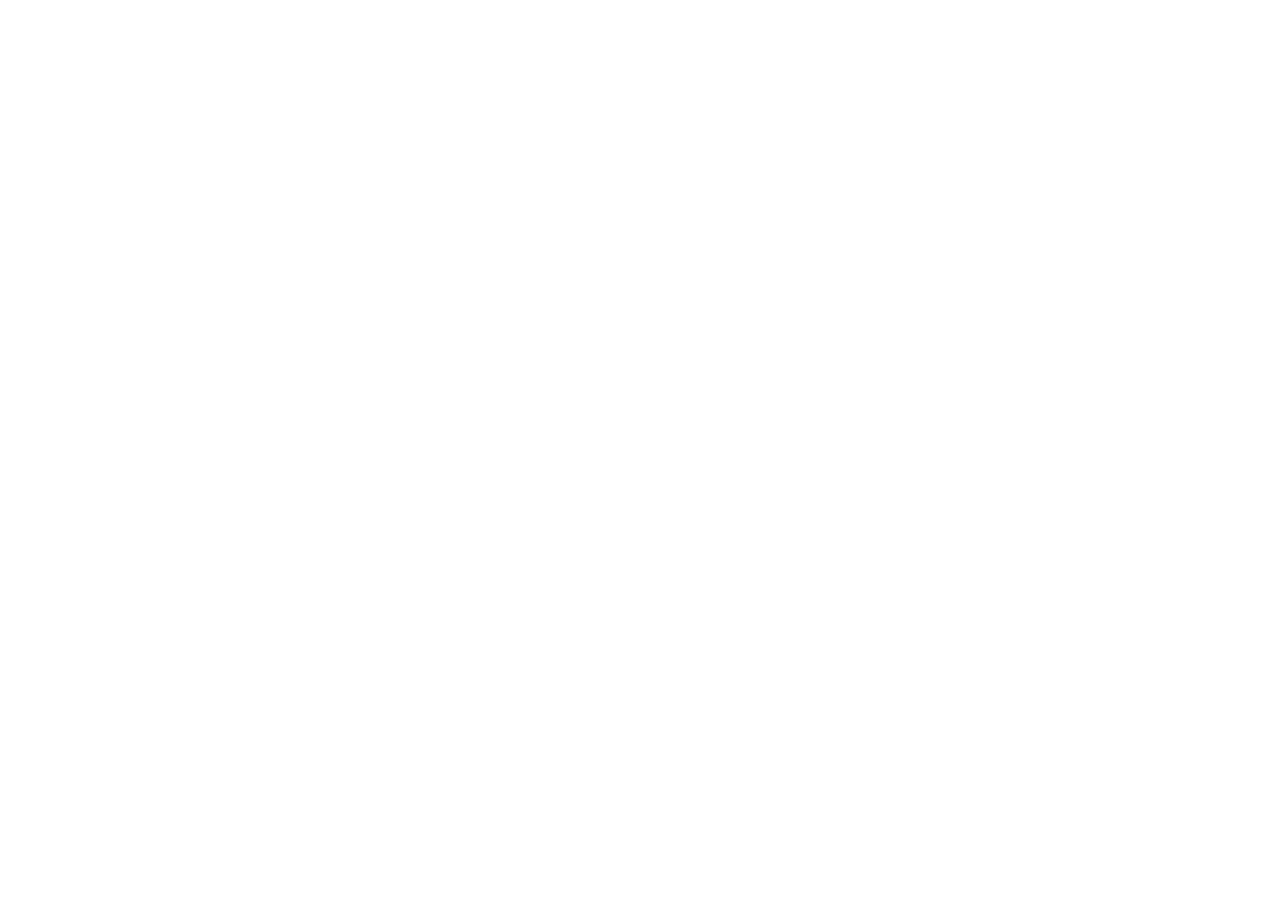
==== index.html @ feaab10a "first initial" ====
<!DOCTYPE html>
<html lang="en">
<head>
  <meta charset="UTF-8">
  <meta http-equiv="X-UA-Compatible" content="IE=edge">
  <meta name="viewport" content="width=device-width, initial-scale=1.0">
  <title>Document</title>
</head>
<body>
  
</body>
</html>
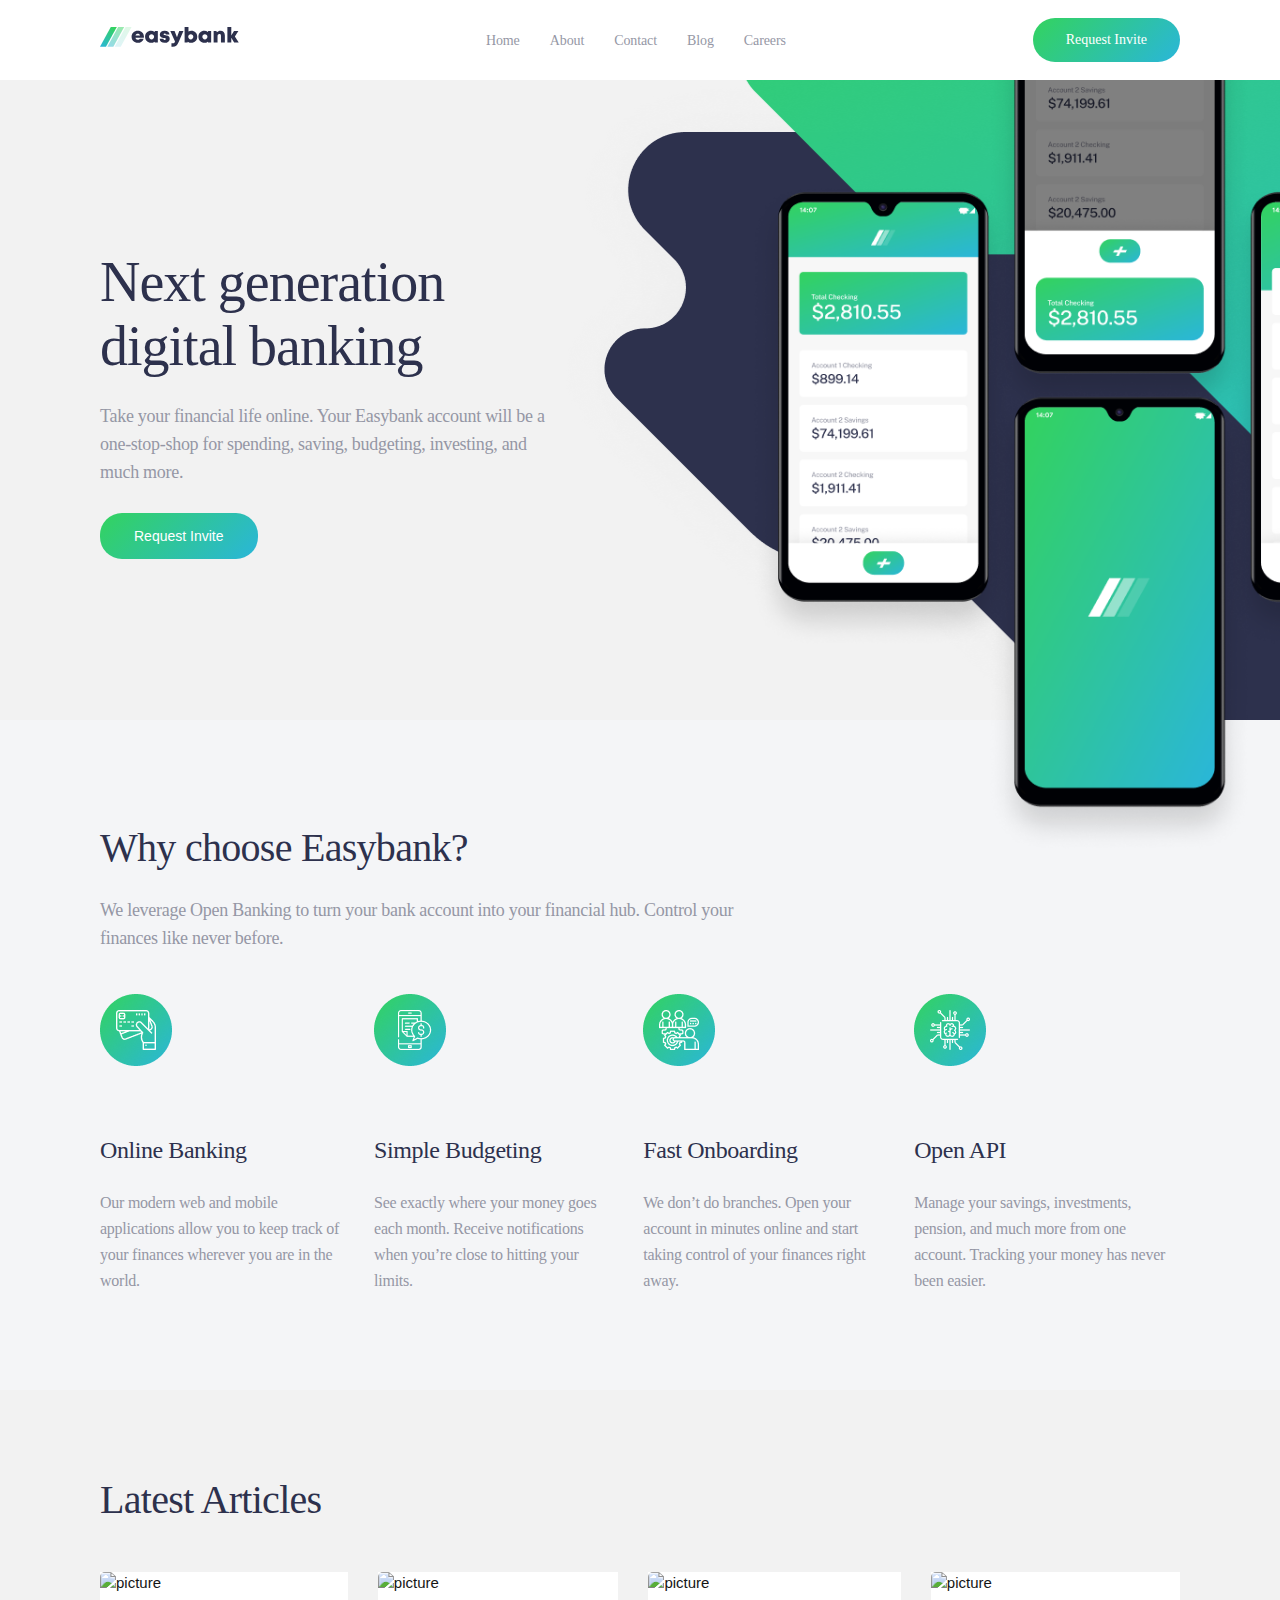
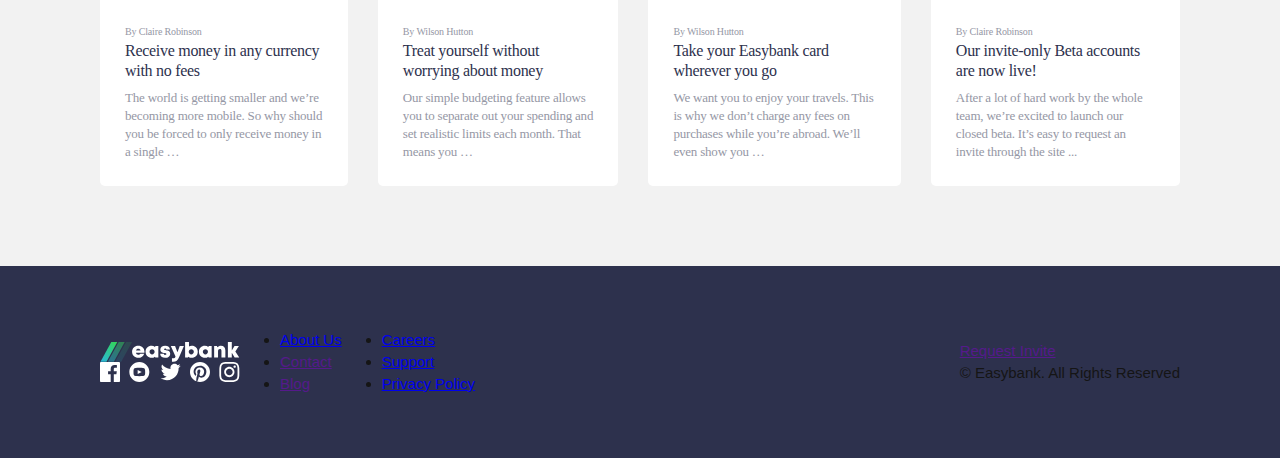
==== commit e8b06073: "add all section" ====
--- a/index.html
+++ b/index.html
@@ -4,9 +4,198 @@
   <meta charset="UTF-8">
   <meta http-equiv="X-UA-Compatible" content="IE=edge">
   <meta name="viewport" content="width=device-width, initial-scale=1.0">
+  <link rel="stylesheet" href="./css/main.min.css">
   <title>Document</title>
 </head>
 <body>
-  
+  <header class="container">
+    <div class="site-header">
+      <a class="site-header__link" href="index.html">
+        <img class="site-header__img" src="./img/logo.svg" alt="logo">
+      </a>
+      <nav class="site-header__nav nav">
+        <ul class="nav-list">
+          <li class="nav-item">
+            <a class="nav-link"  href="#">Home</a>
+          </li>
+          <li class="nav-item">
+            <a  class="nav-link" href="#">About</a>
+          </li>
+          <li class="nav-item">
+            <a class="nav-link" href="#">Contact</a>
+          </li>
+          <li class="nav-item">
+            <a class="nav-link"  href="#">Blog</a>
+          </li>
+          <li class="nav-item">
+            <a class="nav-link" href="#">Careers</a>
+          </li>
+        </ul>
+      </nav>
+      <button class="site-header__nav-button js-header-button"></button>
+      <a class="site-header__button" href="#">Request Invite</a>
+    </div>
+  </header>
+
+  <main class="main">
+      <div class="container">
+        <div class="site-hero">
+          <div class="site-hero__content">
+            <h1 class="site-hero__title">
+              Next generation digital banking
+            </h1>
+            <p class="site-hero__info">
+              Take your financial life online. Your Easybank account will be a one-stop-shop for spending, saving, budgeting, investing, and much more.
+            </p>
+            <a class="site-hero__link" href="#">Request Invite</a>
+          </div>
+        </div>
+
+        <div class="choose">
+          <h2 class="choose-title">Why choose Easybank?</h2>
+          <p class="choose-info">
+            We leverage Open Banking to turn your bank account into your financial hub. Control your finances like never before.
+          </p>
+          <ul class="choose-list">
+            <li class="choose-item choose-item__bank">
+              <h3 class="choose-item__title">Online Banking</h3>
+              <p class="choose-item__text">
+                Our modern web and mobile applications allow you to keep track of your finances wherever you are in the world.
+              </p>
+            </li>
+            <li class="choose-item choose-item__budget">
+              <h3 class="choose-item__title">Simple Budgeting</h3>
+              <p class="choose-item__text">
+                See exactly where your money goes each month. Receive notifications when you’re close to hitting your limits.
+              </p>
+            </li>
+            <li class="choose-item choose-item__people">
+              <h3 class="choose-item__title">Fast Onboarding</h3>
+              <p class="choose-item__text">
+                We don’t do branches. Open your account in minutes online and start taking control of your finances right away.
+              </p>
+            </li>
+            <li class="choose-item choose-item__api">
+              <h3 class="choose-item__title">Open API</h3>
+              <p class="choose-item__text">
+                Manage your savings, investments, pension, and much more from one account. Tracking your money has never been easier.
+              </p>
+            </li>
+          </ul>
+        </div>
+
+        <div class="article">
+          <h2 class="article-title">Latest Articles</h2>
+          <ul class="article-list">
+            <li class="article-item">
+              <img class="article-img" src="http://picsum.photos/255/200" alt="picture" width="255px" height="200px">
+              <div class="article-content">
+                <span class="article-span">By Claire Robinson</span>
+                <h3 class="article-item__title">Receive money in any currency with no fees</h3>
+                <p class="article-item__text">
+                  The world is getting smaller and we’re becoming more mobile. So why should you be forced to only receive money in a single …
+                </p>
+              </div>
+            </li>
+            <li class="article-item">
+              <img class="article-img" src="http://picsum.photos/255/200" alt="picture" width="255px" height="200px">
+              <div class="article-content">
+                <span class="article-span">By Wilson Hutton</span>
+                <h3 class="article-item__title">Treat yourself without worrying about money</h3>
+                <p class="article-item__text">
+                  Our simple budgeting feature allows you to separate out your spending and set realistic limits each month. That means you …
+                </p>
+              </div>
+            </li>
+            <li class="article-item">
+              <img class="article-img" src="http://picsum.photos/255/200" alt="picture" width="255px" height="200px">
+              <div class="article-content">
+                <span class="article-span">By Wilson Hutton</span>
+                <h3 class="article-item__title">Take your Easybank card wherever you go</h3>
+                <p class="article-item__text">
+                  We want you to enjoy your travels. This is why we don’t charge any fees on purchases while you’re abroad. We’ll even show you …
+                </p>
+              </div>
+            </li>
+            <li class="article-item">
+              <img class="article-img" src="http://picsum.photos/255/200" alt="picture" width="255px" height="200px">
+              <div class="article-content">
+                <span class="article-span">By Claire Robinson</span>
+                <h3 class="article-item__title">Our invite-only Beta accounts are now live!</h3>
+                <p class="article-item__text">
+                  After a lot of hard work by the whole team, we’re excited to launch our closed beta. It’s easy to request an invite through the site ...
+                </p>
+              </div>
+            </li>
+          </ul>
+        </div>
+      </div>
+  </main>
+
+
+  <footer class="footer">
+    <div class="container">
+      <div class="site-footer">
+        <div class="site-footer__links">
+          <div class="site-footer__social-links">
+            <img class="site-footer__logo" src="./img/footer-logo.svg" alt="logo" width="140px" height="20px">
+
+            <div class="site-footer__social-link">
+              <svg width="20" height="20" viewBox="0 0 20 20" fill="none" xmlns="http://www.w3.org/2000/svg">
+                <path d="M18.8958 0H1.10417C0.494167 0 0 0.494167 0 1.10417V18.8967C0 19.5058 0.494167 20 1.10417 20H10.6833V12.255H8.07667V9.23667H10.6833V7.01083C10.6833 4.4275 12.2608 3.02083 14.5658 3.02083C15.67 3.02083 16.6183 3.10333 16.895 3.14V5.84L15.2967 5.84083C14.0433 5.84083 13.8008 6.43667 13.8008 7.31V9.2375H16.79L16.4008 12.2558H13.8008V20H18.8975C19.5058 20 20 19.5058 20 18.8958V1.10417C20 0.494167 19.5058 0 18.8958 0Z" fill="white"/>
+              </svg>
+
+              <svg width="21" height="20" viewBox="0 0 21 20" fill="none" xmlns="http://www.w3.org/2000/svg">
+                <path fill-rule="evenodd" clip-rule="evenodd" d="M10.3333 0C4.81081 0 0.333313 4.4775 0.333313 10C0.333313 15.5225 4.81081 20 10.3333 20C15.8558 20 20.3333 15.5225 20.3333 10C20.3333 4.4775 15.8558 0 10.3333 0ZM14.0341 14.0767C12.2825 14.1967 8.38081 14.1967 6.63165 14.0767C4.73498 13.9467 4.51415 13.0183 4.49998 10C4.51415 6.97583 4.73748 6.05333 6.63165 5.92333C8.38081 5.80333 12.2833 5.80333 14.0341 5.92333C15.9316 6.05333 16.1516 6.98167 16.1666 10C16.1516 13.0242 15.9291 13.9467 14.0341 14.0767ZM12.7641 9.99667L8.66665 8.04833V11.9517L12.7641 9.99667Z" fill="white"/>
+              </svg>
+
+              <svg width="21" height="18" viewBox="0 0 21 18" fill="none" xmlns="http://www.w3.org/2000/svg">
+                <path d="M20.6667 2.79746C19.9309 3.12412 19.14 3.34412 18.31 3.44329C19.1575 2.93579 19.8084 2.13162 20.1142 1.17329C19.3217 1.64329 18.4434 1.98496 17.5084 2.16912C16.7609 1.37162 15.6934 0.873291 14.5134 0.873291C11.8642 0.873291 9.91752 3.34496 10.5159 5.91079C7.10669 5.73996 4.08335 4.10662 2.05919 1.62412C0.984187 3.46829 1.50169 5.88079 3.32835 7.10246C2.65669 7.08079 2.02335 6.89662 1.47085 6.58912C1.42585 8.48996 2.78835 10.2683 4.76169 10.6641C4.18419 10.8208 3.55169 10.8575 2.90835 10.7341C3.43002 12.3641 4.94502 13.55 6.74169 13.5833C5.01669 14.9358 2.84335 15.54 0.666687 15.2833C2.48252 16.4475 4.64002 17.1266 6.95669 17.1266C14.575 17.1266 18.8792 10.6925 18.6192 4.92162C19.4209 4.34246 20.1167 3.61996 20.6667 2.79746Z" fill="white"/>
+              </svg>
+
+              <svg width="20" height="20" viewBox="0 0 20 20" fill="none" xmlns="http://www.w3.org/2000/svg">
+                <path d="M10 0C4.4775 0 0 4.47667 0 10C0 14.2367 2.63583 17.855 6.35583 19.3117C6.26833 18.5208 6.18917 17.3075 6.39083 16.4442C6.5725 15.6633 7.56333 11.4733 7.56333 11.4733C7.56333 11.4733 7.26417 10.8742 7.26417 9.98833C7.26417 8.59833 8.07 7.56 9.07333 7.56C9.92583 7.56 10.3383 8.20083 10.3383 8.96833C10.3383 9.82583 9.7925 11.1083 9.51 12.2975C9.27417 13.2925 10.0092 14.105 10.9908 14.105C12.7683 14.105 14.1342 12.2308 14.1342 9.52583C14.1342 7.13167 12.4142 5.4575 9.9575 5.4575C7.1125 5.4575 5.4425 7.59167 5.4425 9.79667C5.4425 10.6558 5.77333 11.5783 6.18667 12.0783C6.26833 12.1775 6.28 12.265 6.25583 12.3658L5.97833 13.4992C5.93417 13.6825 5.83333 13.7217 5.64333 13.6333C4.39417 13.0517 3.61333 11.2258 3.61333 9.75917C3.61333 6.605 5.905 3.7075 10.2208 3.7075C13.69 3.7075 16.3858 6.18 16.3858 9.48333C16.3858 12.93 14.2133 15.7033 11.1967 15.7033C10.1833 15.7033 9.23083 15.1775 8.905 14.555L8.28167 16.9325C8.05583 17.8017 7.44667 18.8908 7.03833 19.5542C7.975 19.8433 8.96917 20 10 20C15.5225 20 20 15.5225 20 10C20 4.47667 15.5225 0 10 0Z" fill="white"/>
+              </svg>
+
+              <svg width="21" height="20" viewBox="0 0 21 20" fill="none" xmlns="http://www.w3.org/2000/svg">
+                <path fill-rule="evenodd" clip-rule="evenodd" d="M10.3334 0C7.61754 0 7.27754 0.0116667 6.21087 0.06C2.57921 0.226667 0.560874 2.24167 0.394207 5.87667C0.345041 6.94417 0.333374 7.28417 0.333374 10C0.333374 12.7158 0.345041 13.0567 0.393374 14.1233C0.560041 17.755 2.57504 19.7733 6.21004 19.94C7.27754 19.9883 7.61754 20 10.3334 20C13.0492 20 13.39 19.9883 14.4567 19.94C18.085 19.7733 20.1084 17.7583 20.2725 14.1233C20.3217 13.0567 20.3334 12.7158 20.3334 10C20.3334 7.28417 20.3217 6.94417 20.2734 5.8775C20.11 2.24917 18.0925 0.2275 14.4575 0.0608333C13.39 0.0116667 13.0492 0 10.3334 0ZM10.3334 1.8025C13.0034 1.8025 13.32 1.8125 14.375 1.86083C17.085 1.98417 18.3509 3.27 18.4742 5.96C18.5225 7.01417 18.5317 7.33083 18.5317 10.0008C18.5317 12.6717 18.5217 12.9875 18.4742 14.0417C18.35 16.7292 17.0875 18.0175 14.375 18.1408C13.32 18.1892 13.005 18.1992 10.3334 18.1992C7.66337 18.1992 7.34671 18.1892 6.29254 18.1408C3.57587 18.0167 2.31671 16.725 2.19337 14.0408C2.14504 12.9867 2.13504 12.6708 2.13504 10C2.13504 7.33 2.14587 7.01417 2.19337 5.95917C2.31754 3.27 3.58004 1.98333 6.29254 1.86C7.34754 1.8125 7.66337 1.8025 10.3334 1.8025ZM5.19837 10C5.19837 7.16417 7.49754 4.865 10.3334 4.865C13.1692 4.865 15.4684 7.16417 15.4684 10C15.4684 12.8367 13.1692 15.1358 10.3334 15.1358C7.49754 15.1358 5.19837 12.8358 5.19837 10ZM10.3334 13.3333C8.49254 13.3333 7.00004 11.8417 7.00004 10C7.00004 8.15917 8.49254 6.66667 10.3334 6.66667C12.1742 6.66667 13.6667 8.15917 13.6667 10C13.6667 11.8417 12.1742 13.3333 10.3334 13.3333ZM14.4709 4.6625C14.4709 4 15.0084 3.4625 15.6717 3.4625C16.3342 3.4625 16.8709 4 16.8709 4.6625C16.8709 5.325 16.3342 5.8625 15.6717 5.8625C15.0084 5.8625 14.4709 5.325 14.4709 4.6625Z" fill="white"/>
+              </svg>
+            </div>
+          </div>
+
+          <ul class="site-footer__link-list">
+            <li class="site-footer__link-item">
+              <a class="site-footer__link-link" href="#">About Us</a>
+            </li>
+            <li class="site-footer__link-item">
+              <a class="site-footer__link-link" href="">Contact</a>
+            </li>
+            <li class="site-footer__link-item">
+              <a class="site-footer__link-link" href="">Blog</a>
+            </li>
+          </ul>
+
+          <ul class="site-footer__link-list">
+            <li class="site-footer__link-item">
+              <a class="site-footer__link-link" href="#">Careers</a>
+            </li>
+            <li class="site-footer__link-item">
+              <a class="site-footer__link-link" href="#">Support</a>
+            </li>
+            <li class="site-footer__link-item">
+              <a class="site-footer__link-link" href="#">Privacy Policy</a>
+            </li>
+          </ul>
+        </div>
+
+        <div class="site-footer__button">
+          <a class="site-footer__bottom-button" href="">Request Invite</a>
+          <span class="site-footer__span">© Easybank. All Rights Reserved</span>
+        </div>
+      </div>
+    </div>
+  </footer>
+
+  <script src="./js/main.js"></script>
 </body>
 </html>--- a/css/main.min.css
+++ b/css/main.min.css
@@ -0,0 +1,2 @@
+/*! normalize.css v8.0.1 | MIT License | github.com/necolas/normalize.css */html{line-height:1.15;-webkit-text-size-adjust:100%}body{margin:0}main{display:block}h1{font-size:2em;margin:0.67em 0}hr{-webkit-box-sizing:content-box;box-sizing:content-box;height:0;overflow:visible}pre{font-family:monospace, monospace;font-size:1em}a{background-color:transparent}abbr[title]{border-bottom:none;text-decoration:underline;-webkit-text-decoration:underline dotted;text-decoration:underline dotted}b,strong{font-weight:bolder}code,kbd,samp{font-family:monospace, monospace;font-size:1em}small{font-size:80%}sub,sup{font-size:75%;line-height:0;position:relative;vertical-align:baseline}sub{bottom:-0.25em}sup{top:-0.5em}img{border-style:none}button,input,optgroup,select,textarea{font-family:inherit;font-size:100%;line-height:1.15;margin:0}button,input{overflow:visible}button,select{text-transform:none}button,[type="button"],[type="reset"],[type="submit"]{-webkit-appearance:button}button::-moz-focus-inner,[type="button"]::-moz-focus-inner,[type="reset"]::-moz-focus-inner,[type="submit"]::-moz-focus-inner{border-style:none;padding:0}button:-moz-focusring,[type="button"]:-moz-focusring,[type="reset"]:-moz-focusring,[type="submit"]:-moz-focusring{outline:1px dotted ButtonText}fieldset{padding:0.35em 0.75em 0.625em}legend{-webkit-box-sizing:border-box;box-sizing:border-box;color:inherit;display:table;max-width:100%;padding:0;white-space:normal}progress{vertical-align:baseline}textarea{overflow:auto}[type="checkbox"],[type="radio"]{-webkit-box-sizing:border-box;box-sizing:border-box;padding:0}[type="number"]::-webkit-inner-spin-button,[type="number"]::-webkit-outer-spin-button{height:auto}[type="search"]{-webkit-appearance:textfield;outline-offset:-2px}[type="search"]::-webkit-search-decoration{-webkit-appearance:none}::-webkit-file-upload-button{-webkit-appearance:button;font:inherit}details{display:block}summary{display:list-item}template{display:none}[hidden]{display:none}@font-face{font-family:'Open Sans';src:url("../font/OpenSans-Regular.woff2") format("woff2"),url("../font/OpenSans-Regular.woff") format("woff");font-weight:normal;font-style:normal;font-display:swap}@font-face{font-family:'Poppins';src:url("../font/Poppins-Bold.woff2") format("woff2"),url("../font/Poppins-Bold.woff") format("woff");font-weight:bold;font-style:normal;font-display:swap}@font-face{font-family:'Poppins';src:url("../font/Poppins-Medium.woff2") format("woff2"),url("../font/Poppins-Medium.woff") format("woff");font-weight:500;font-style:normal;font-display:swap}@font-face{font-family:'Poppins';src:url("../font/Poppins-SemiBold.woff2") format("woff2"),url("../font/Poppins-SemiBold.woff") format("woff");font-weight:600;font-style:normal;font-display:swap}html{-webkit-box-sizing:border-box;box-sizing:border-box;height:100%;scroll-behavior:smooth}*,*::before,*::after{-webkit-box-sizing:inherit;box-sizing:inherit}body{display:-webkit-box;display:-ms-flexbox;display:flex;-webkit-box-orient:vertical;-webkit-box-direction:normal;-ms-flex-direction:column;flex-direction:column;height:100%;padding:0;margin:0;overflow-x:hidden;font-family:"Poppins","Arial",sans-serif;font-weight:500;font-size:15px;line-height:22px;color:#151515;background-color:#F2F2F2}main{-webkit-box-flex:1;-ms-flex-positive:1;flex-grow:1}.container{width:100%;max-width:1316px;display:-webkit-box;display:-ms-flexbox;display:flex;-webkit-box-orient:vertical;-webkit-box-direction:normal;-ms-flex-direction:column;flex-direction:column;margin-left:auto;margin-right:auto}.visually-hidden{position:absolute;width:1px;height:1px;margin:-1px;border:0;padding:0;clip:rect(0 0 0 0);overflow:hidden}.site-header{position:relative;z-index:2;display:-webkit-box;display:-ms-flexbox;display:flex;-webkit-box-pack:justify;-ms-flex-pack:justify;justify-content:space-between;-webkit-box-align:center;-ms-flex-align:center;align-items:center;padding-left:100px;padding-right:100px;padding-top:18px;padding-bottom:18px;background-color:#FFFFFF}.site-header__link{display:block;-ms-flex-negative:0;flex-shrink:0;margin-right:10px}.site-header__nav{margin-right:10px}.site-header__nav-button{display:none}.site-header__button{text-decoration:none;font-family:Public Sans;font-weight:500;font-size:14px;line-height:28px;color:#FFFFFF;background:linear-gradient(135deg, #33D35E 0%, #2AB6D9 99.58%);border-radius:22px;padding:8px 33px}@media only screen and (max-width: 810px){.site-header{padding-left:50px;padding-right:50px}.site-header__button{display:none}}@media only screen and (max-width: 570px){.site-header{padding-left:25px;padding-right:25px}.site-header__nav{display:none;position:absolute;top:100%;left:-10px;right:-10px;height:100vh;text-align:center;padding-left:34px;padding-right:24px;padding-top:24px;background:-webkit-gradient(linear, left top, left bottom, from(#2D314D), to(rgba(45,49,77,0.0001)));background:linear-gradient(180deg, #2D314D 0%, rgba(45,49,77,0.0001))}.site-header--open .site-header__nav{display:block}.site-header__nav-button{display:block;width:24px;height:11px;background-image:url(../../img/hamburger.svg);border:none;background-color:transparent}.site-header--open .site-header__nav-button{width:20px;height:20px;background-image:url(../../img/close.svg);background-repeat:no-repeat}}.nav-list{padding:0;margin:0;list-style:none;display:-webkit-box;display:-ms-flexbox;display:flex;-webkit-box-align:center;-ms-flex-align:center;align-items:center}.nav-item:not(:last-child){margin-right:30px}.nav-link{text-decoration:none;font-family:Public Sans;font-style:normal;font-weight:normal;font-size:14px;line-height:16px;letter-spacing:-0.107692px;color:#9597A5}@media only screen and (max-width: 570px){.nav-list{-webkit-box-orient:vertical;-webkit-box-direction:normal;-ms-flex-direction:column;flex-direction:column;position:relative;background-color:#fff;padding:32px 100px}.nav-item:not(:last-child){margin-right:0px;margin-bottom:24px}}.site-hero{padding:170px 100px}.site-hero::before{position:absolute;content:"";width:730px;height:900px;background-image:url(../../img/hero-phones-desktop.png);background-repeat:no-repeat;background-size:cover;left:calc(50% - -110px);top:-46px}.site-hero__title{font-family:Public Sans;font-weight:100;font-size:56px;line-height:64px;letter-spacing:-1px;color:#2D314D;max-width:394px;padding:0;margin:0;list-style:none;margin-bottom:24px}.site-hero__info{font-family:Public Sans;font-weight:normal;font-size:18px;line-height:28px;letter-spacing:-0.28125px;color:#9597A5;max-width:450px;padding:0;margin:0;list-style:none;margin-bottom:36px}.site-hero__link{font-size:14px;line-height:28px;color:#FFFFFF;background:linear-gradient(135deg, #33D35E 0%, #2AB6D9 99.58%);border-radius:22px;padding:15px 34px;text-decoration:none}.main{background-image:url(../../img/Group.png);background-repeat:no-repeat;background-position:calc(50% - -582px)-255px}.choose{background-color:#F4F5F7;padding-left:100px;padding-right:100px;padding-bottom:96px}.choose-title{padding:0;margin:0;list-style:none;padding-top:96px;margin-bottom:16px;font-family:Public Sans;font-weight:100;font-size:40px;line-height:64px;letter-spacing:-0.714286px;color:#2D314D}.choose-info{padding:0;margin:0;list-style:none;margin-bottom:184px;font-family:Public Sans;font-weight:normal;font-size:18px;line-height:28px;letter-spacing:-0.28125px;color:#9597A5;max-width:635px}.choose-list{padding:0;margin:0;list-style:none;display:-webkit-box;display:-ms-flexbox;display:flex;-webkit-box-pack:justify;-ms-flex-pack:justify;justify-content:space-between;-webkit-box-align:center;-ms-flex-align:center;align-items:center}.choose-item:not(:last-child){margin-right:30px}.choose-item__bank{position:relative}.choose-item__bank::before{position:absolute;content:"";width:72px;height:72px;background-image:url(../../img/bank.png);background-repeat:no-repeat;left:0%;top:-90%}.choose-item__budget{position:relative}.choose-item__budget::before{position:absolute;content:"";width:72px;height:72px;background-image:url(../../img/budget.png);background-repeat:no-repeat;left:0%;top:-90%}.choose-item__people{position:relative}.choose-item__people::before{position:absolute;content:"";width:72px;height:72px;background-image:url(../../img/people.png);background-repeat:no-repeat;left:0%;top:-90%}.choose-item__api{position:relative}.choose-item__api::before{position:absolute;content:"";width:72px;height:72px;background-image:url(../../img/API.png);background-repeat:no-repeat;left:0%;top:-90%}.choose-item__title{font-family:Public Sans;font-weight:100;font-size:24px;line-height:28px;letter-spacing:-0.428571px;color:#2D314D;margin:0;margin-bottom:26px}.choose-item__text{margin:0;font-family:Public Sans;font-weight:normal;font-size:16px;line-height:26px;letter-spacing:-0.25px;color:#9597A5}.article{padding-top:78px;padding-left:100px;padding-right:100px;padding-bottom:80px;background-color:#F2F2F2}.article-title{font-family:Public Sans;font-weight:100;font-size:40px;line-height:64px;letter-spacing:-0.714286px;color:#2D314D;margin:0;margin-bottom:40px}.article-list{padding:0;margin:0;list-style:none;display:-webkit-box;display:-ms-flexbox;display:flex}.article-item{background-color:#FFFFFF;border-bottom-left-radius:5px;border-bottom-right-radius:5px}.article-item:not(:last-child){margin-right:30px}.article-img{width:100%;border-radius:5px 5px 0px 0px}.article-content{padding:25px;border-radius:5px 5px 0px 0px}.article-span{font-family:Public Sans;font-weight:normal;font-size:10px;line-height:18px;letter-spacing:-0.15625px;color:#9597A5;margin-bottom:8px}.article-item__title{font-family:Public Sans;font-weight:100;font-size:16px;line-height:20px;letter-spacing:-0.285714px;color:#2D314D;margin:0;margin-bottom:8px}.article-item__text{font-family:Public Sans;font-style:normal;font-weight:normal;font-size:13px;line-height:18px;letter-spacing:-0.203125px;color:#9597A5;margin:0}.footer{background-color:#2D314D}.site-footer{display:-webkit-box;display:-ms-flexbox;display:flex;-webkit-box-pack:justify;-ms-flex-pack:justify;justify-content:space-between;-webkit-box-align:center;-ms-flex-align:center;align-items:center;padding:48px 100px}.site-footer__links{display:-webkit-box;display:-ms-flexbox;display:flex;-webkit-box-pack:justify;-ms-flex-pack:justify;justify-content:space-between;-webkit-box-align:center;-ms-flex-align:center;align-items:center}.site-footer__social-links{display:-webkit-box;display:-ms-flexbox;display:flex;-webkit-box-orient:vertical;-webkit-box-direction:normal;-ms-flex-direction:column;flex-direction:column}.site-footer__social-link{display:-webkit-box;display:-ms-flexbox;display:flex;-webkit-box-pack:justify;-ms-flex-pack:justify;justify-content:space-between;-webkit-box-align:center;-ms-flex-align:center;align-items:center}.site-footer__button{display:-webkit-box;display:-ms-flexbox;display:flex;-webkit-box-orient:vertical;-webkit-box-direction:normal;-ms-flex-direction:column;flex-direction:column}
+/*# sourceMappingURL=main.min.css.map */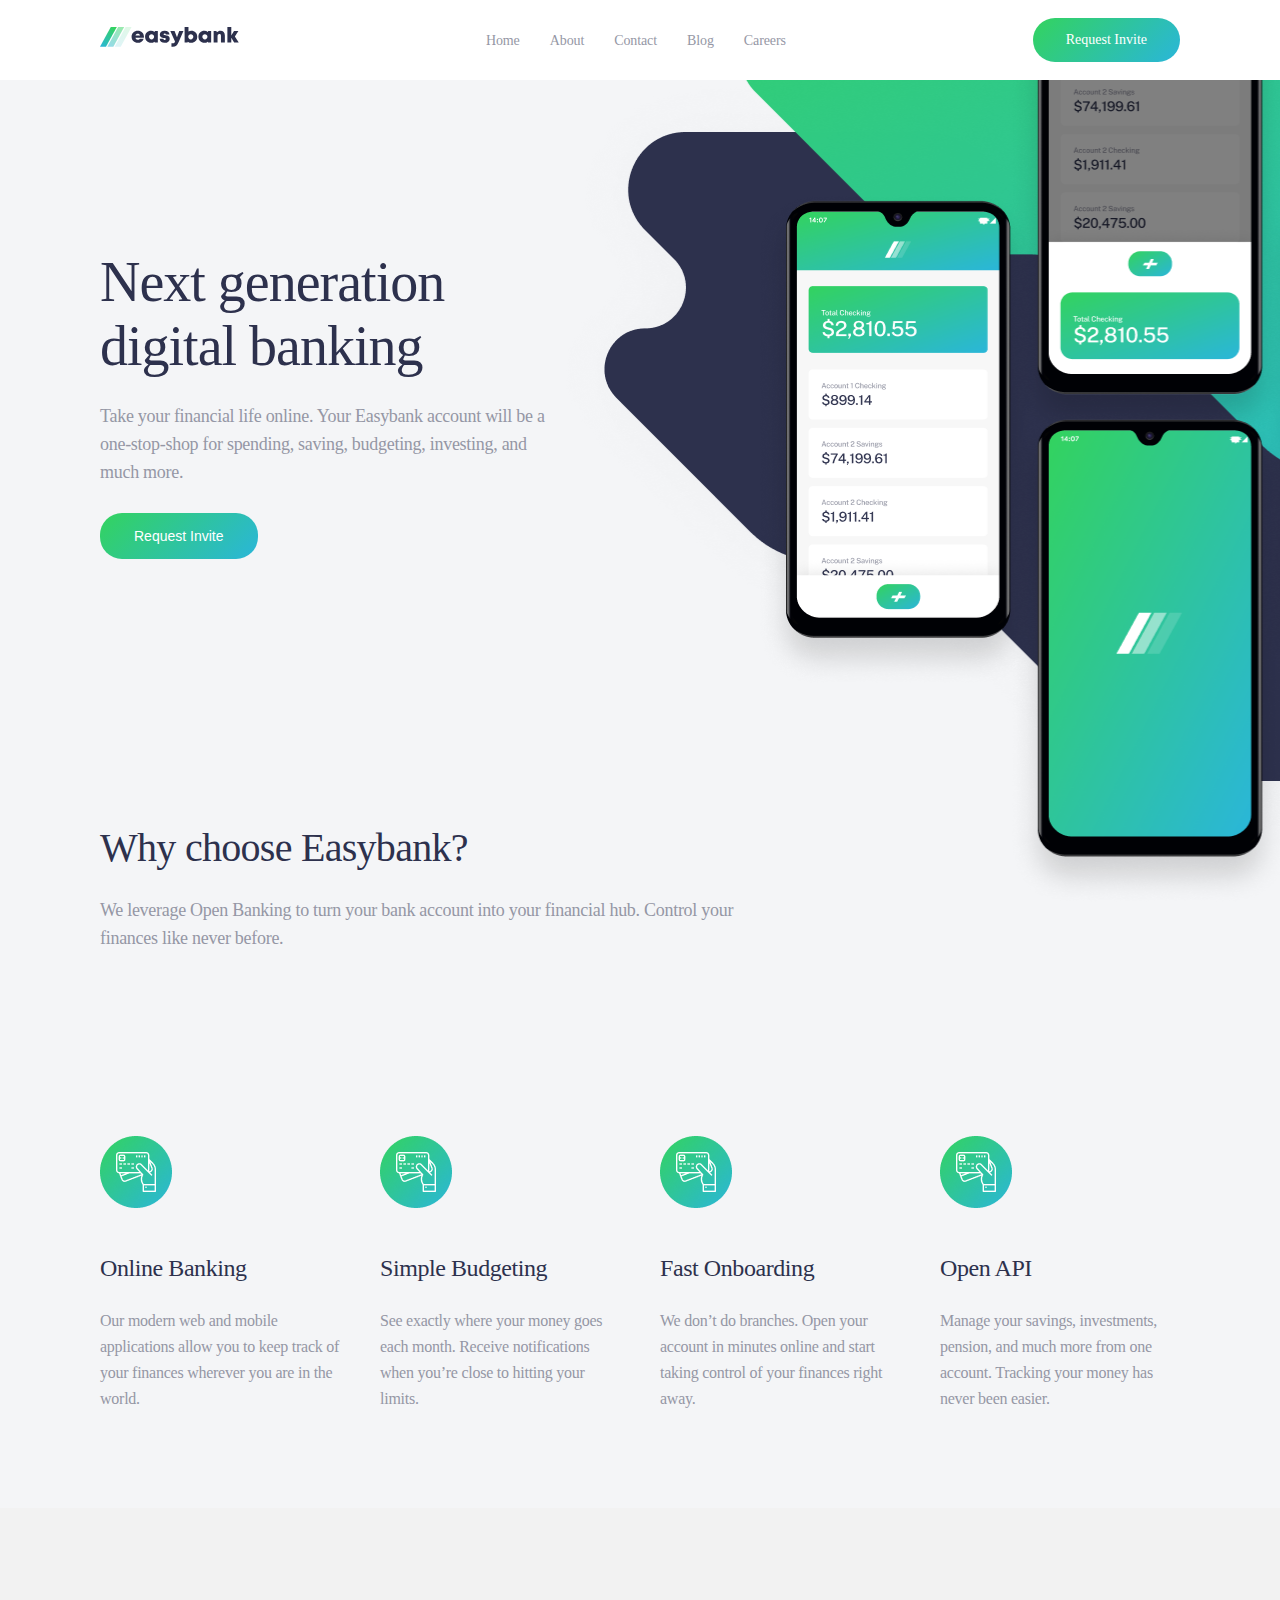
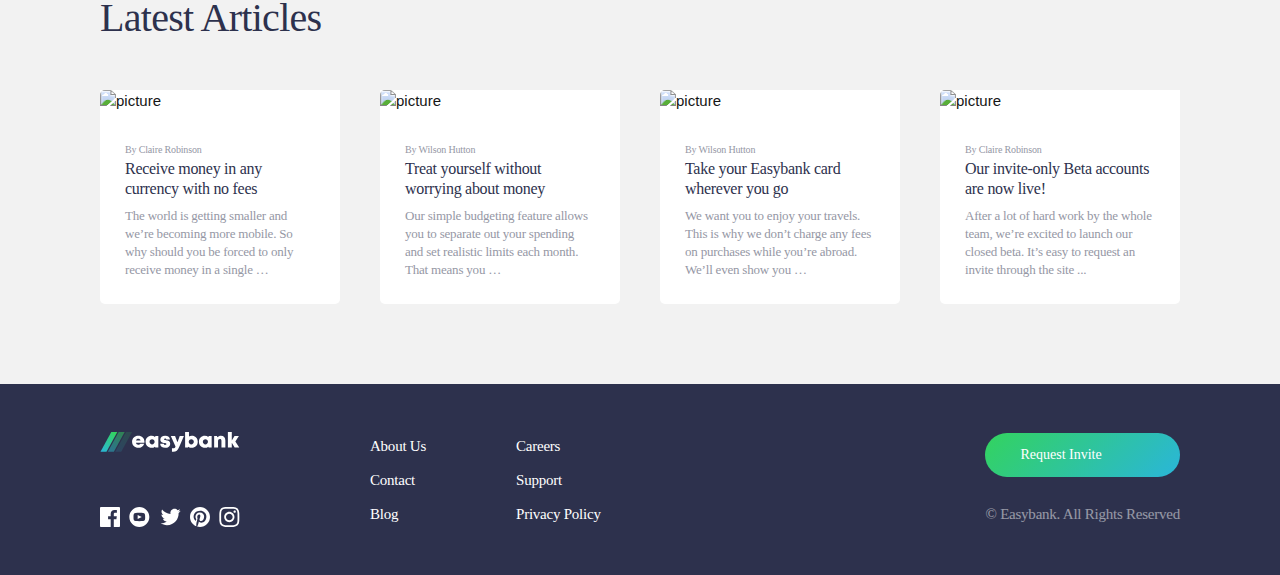
==== commit f8241d88: "add responsive" ====
--- a/index.html
+++ b/index.html
@@ -8,83 +8,96 @@
   <title>Document</title>
 </head>
 <body>
-  <header class="container">
+  <header class="header">
     <div class="site-header">
-      <a class="site-header__link" href="index.html">
-        <img class="site-header__img" src="./img/logo.svg" alt="logo">
-      </a>
-      <nav class="site-header__nav nav">
-        <ul class="nav-list">
-          <li class="nav-item">
-            <a class="nav-link"  href="#">Home</a>
-          </li>
-          <li class="nav-item">
-            <a  class="nav-link" href="#">About</a>
-          </li>
-          <li class="nav-item">
-            <a class="nav-link" href="#">Contact</a>
-          </li>
-          <li class="nav-item">
-            <a class="nav-link"  href="#">Blog</a>
-          </li>
-          <li class="nav-item">
-            <a class="nav-link" href="#">Careers</a>
-          </li>
-        </ul>
-      </nav>
-      <button class="site-header__nav-button js-header-button"></button>
-      <a class="site-header__button" href="#">Request Invite</a>
+      <div class="container">
+       <div class="site-header__section">
+          <a class="site-header__link" href="index.html">
+            <img class="site-header__img" src="./img/logo.svg" alt="logo">
+          </a>
+          <nav class="site-header__nav nav">
+            <ul class="nav-list">
+              <li class="nav-item">
+                <a class="nav-link"  href="#">Home</a>
+              </li>
+              <li class="nav-item">
+                <a  class="nav-link" href="#">About</a>
+              </li>
+              <li class="nav-item">
+                <a class="nav-link" href="#">Contact</a>
+              </li>
+              <li class="nav-item">
+                <a class="nav-link"  href="#">Blog</a>
+              </li>
+              <li class="nav-item">
+                <a class="nav-link" href="#">Careers</a>
+              </li>
+            </ul>
+          </nav>
+          <button class="site-header__nav-button js-header-button"></button>
+          <a class="site-header__button" href="#">Request Invite</a>
+       </div>
+      </div>
     </div>
   </header>
 
   <main class="main">
-      <div class="container">
         <div class="site-hero">
-          <div class="site-hero__content">
-            <h1 class="site-hero__title">
-              Next generation digital banking
-            </h1>
-            <p class="site-hero__info">
-              Take your financial life online. Your Easybank account will be a one-stop-shop for spending, saving, budgeting, investing, and much more.
+         <div class="container">
+            <img class="site-hero__img" src="./img/hero-phones-mobile.png" alt="img" width="340px" height="410px">
+            <div class="site-hero__content">
+              <h1 class="site-hero__title">
+                Next generation digital banking
+              </h1>
+              <p class="site-hero__info">
+                Take your financial life online. Your Easybank account will be a one-stop-shop for spending, saving, budgeting, investing, and much more.
+              </p>
+              <a class="site-hero__link" href="#">Request Invite</a>
+            </div>
+         </div>
+        </div>
+
+        <div class="choose">
+          <div class="container">
+            <h2 class="choose-title">Why choose Easybank?</h2>
+            <p class="choose-info">
+              We leverage Open Banking to turn your bank account into your financial hub. Control your finances like never before.
             </p>
-            <a class="site-hero__link" href="#">Request Invite</a>
+            <ul class="choose-list">
+              <li class="choose-item choose-item__bank">
+                <img class="choose-item__img" src="./img/bank.png" alt="img" width="72px" height="72px">
+                <h3 class="choose-item__title">Online Banking</h3>
+                <p class="choose-item__text">
+                  Our modern web and mobile applications allow you to keep track of your finances wherever you are in the world.
+                </p>
+              </li>
+              <li class="choose-item choose-item__budget">
+                <img class="choose-item__img" src="./img/bank.png" alt="img" width="72px" height="72px">
+                <h3 class="choose-item__title">Simple Budgeting</h3>
+                <p class="choose-item__text">
+                  See exactly where your money goes each month. Receive notifications when you’re close to hitting your limits.
+                </p>
+              </li>
+              <li class="choose-item choose-item__people">
+                <img class="choose-item__img" src="./img/bank.png" alt="img" width="72px" height="72px">
+                <h3 class="choose-item__title">Fast Onboarding</h3>
+                <p class="choose-item__text">
+                  We don’t do branches. Open your account in minutes online and start taking control of your finances right away.
+                </p>
+              </li>
+              <li class="choose-item choose-item__api">
+                <img class="choose-item__img" src="./img/bank.png" alt="img" width="72px" height="72px">
+                <h3 class="choose-item__title">Open API</h3>
+                <p class="choose-item__text">
+                  Manage your savings, investments, pension, and much more from one account. Tracking your money has never been easier.
+                </p>
+              </li>
+            </ul>
           </div>
         </div>
 
-        <div class="choose">
-          <h2 class="choose-title">Why choose Easybank?</h2>
-          <p class="choose-info">
-            We leverage Open Banking to turn your bank account into your financial hub. Control your finances like never before.
-          </p>
-          <ul class="choose-list">
-            <li class="choose-item choose-item__bank">
-              <h3 class="choose-item__title">Online Banking</h3>
-              <p class="choose-item__text">
-                Our modern web and mobile applications allow you to keep track of your finances wherever you are in the world.
-              </p>
-            </li>
-            <li class="choose-item choose-item__budget">
-              <h3 class="choose-item__title">Simple Budgeting</h3>
-              <p class="choose-item__text">
-                See exactly where your money goes each month. Receive notifications when you’re close to hitting your limits.
-              </p>
-            </li>
-            <li class="choose-item choose-item__people">
-              <h3 class="choose-item__title">Fast Onboarding</h3>
-              <p class="choose-item__text">
-                We don’t do branches. Open your account in minutes online and start taking control of your finances right away.
-              </p>
-            </li>
-            <li class="choose-item choose-item__api">
-              <h3 class="choose-item__title">Open API</h3>
-              <p class="choose-item__text">
-                Manage your savings, investments, pension, and much more from one account. Tracking your money has never been easier.
-              </p>
-            </li>
-          </ul>
-        </div>
-
         <div class="article">
+         <div class="container">
           <h2 class="article-title">Latest Articles</h2>
           <ul class="article-list">
             <li class="article-item">
@@ -129,7 +142,7 @@
             </li>
           </ul>
         </div>
-      </div>
+         </div>
   </main>
 
 
@@ -189,7 +202,7 @@
         </div>
 
         <div class="site-footer__button">
-          <a class="site-footer__bottom-button" href="">Request Invite</a>
+          <a class="site-footer__bottom-button" href="#">Request Invite</a>
           <span class="site-footer__span">© Easybank. All Rights Reserved</span>
         </div>
       </div>
--- a/css/main.min.css
+++ b/css/main.min.css
@@ -1,2 +1,2 @@
-/*! normalize.css v8.0.1 | MIT License | github.com/necolas/normalize.css */html{line-height:1.15;-webkit-text-size-adjust:100%}body{margin:0}main{display:block}h1{font-size:2em;margin:0.67em 0}hr{-webkit-box-sizing:content-box;box-sizing:content-box;height:0;overflow:visible}pre{font-family:monospace, monospace;font-size:1em}a{background-color:transparent}abbr[title]{border-bottom:none;text-decoration:underline;-webkit-text-decoration:underline dotted;text-decoration:underline dotted}b,strong{font-weight:bolder}code,kbd,samp{font-family:monospace, monospace;font-size:1em}small{font-size:80%}sub,sup{font-size:75%;line-height:0;position:relative;vertical-align:baseline}sub{bottom:-0.25em}sup{top:-0.5em}img{border-style:none}button,input,optgroup,select,textarea{font-family:inherit;font-size:100%;line-height:1.15;margin:0}button,input{overflow:visible}button,select{text-transform:none}button,[type="button"],[type="reset"],[type="submit"]{-webkit-appearance:button}button::-moz-focus-inner,[type="button"]::-moz-focus-inner,[type="reset"]::-moz-focus-inner,[type="submit"]::-moz-focus-inner{border-style:none;padding:0}button:-moz-focusring,[type="button"]:-moz-focusring,[type="reset"]:-moz-focusring,[type="submit"]:-moz-focusring{outline:1px dotted ButtonText}fieldset{padding:0.35em 0.75em 0.625em}legend{-webkit-box-sizing:border-box;box-sizing:border-box;color:inherit;display:table;max-width:100%;padding:0;white-space:normal}progress{vertical-align:baseline}textarea{overflow:auto}[type="checkbox"],[type="radio"]{-webkit-box-sizing:border-box;box-sizing:border-box;padding:0}[type="number"]::-webkit-inner-spin-button,[type="number"]::-webkit-outer-spin-button{height:auto}[type="search"]{-webkit-appearance:textfield;outline-offset:-2px}[type="search"]::-webkit-search-decoration{-webkit-appearance:none}::-webkit-file-upload-button{-webkit-appearance:button;font:inherit}details{display:block}summary{display:list-item}template{display:none}[hidden]{display:none}@font-face{font-family:'Open Sans';src:url("../font/OpenSans-Regular.woff2") format("woff2"),url("../font/OpenSans-Regular.woff") format("woff");font-weight:normal;font-style:normal;font-display:swap}@font-face{font-family:'Poppins';src:url("../font/Poppins-Bold.woff2") format("woff2"),url("../font/Poppins-Bold.woff") format("woff");font-weight:bold;font-style:normal;font-display:swap}@font-face{font-family:'Poppins';src:url("../font/Poppins-Medium.woff2") format("woff2"),url("../font/Poppins-Medium.woff") format("woff");font-weight:500;font-style:normal;font-display:swap}@font-face{font-family:'Poppins';src:url("../font/Poppins-SemiBold.woff2") format("woff2"),url("../font/Poppins-SemiBold.woff") format("woff");font-weight:600;font-style:normal;font-display:swap}html{-webkit-box-sizing:border-box;box-sizing:border-box;height:100%;scroll-behavior:smooth}*,*::before,*::after{-webkit-box-sizing:inherit;box-sizing:inherit}body{display:-webkit-box;display:-ms-flexbox;display:flex;-webkit-box-orient:vertical;-webkit-box-direction:normal;-ms-flex-direction:column;flex-direction:column;height:100%;padding:0;margin:0;overflow-x:hidden;font-family:"Poppins","Arial",sans-serif;font-weight:500;font-size:15px;line-height:22px;color:#151515;background-color:#F2F2F2}main{-webkit-box-flex:1;-ms-flex-positive:1;flex-grow:1}.container{width:100%;max-width:1316px;display:-webkit-box;display:-ms-flexbox;display:flex;-webkit-box-orient:vertical;-webkit-box-direction:normal;-ms-flex-direction:column;flex-direction:column;margin-left:auto;margin-right:auto}.visually-hidden{position:absolute;width:1px;height:1px;margin:-1px;border:0;padding:0;clip:rect(0 0 0 0);overflow:hidden}.site-header{position:relative;z-index:2;display:-webkit-box;display:-ms-flexbox;display:flex;-webkit-box-pack:justify;-ms-flex-pack:justify;justify-content:space-between;-webkit-box-align:center;-ms-flex-align:center;align-items:center;padding-left:100px;padding-right:100px;padding-top:18px;padding-bottom:18px;background-color:#FFFFFF}.site-header__link{display:block;-ms-flex-negative:0;flex-shrink:0;margin-right:10px}.site-header__nav{margin-right:10px}.site-header__nav-button{display:none}.site-header__button{text-decoration:none;font-family:Public Sans;font-weight:500;font-size:14px;line-height:28px;color:#FFFFFF;background:linear-gradient(135deg, #33D35E 0%, #2AB6D9 99.58%);border-radius:22px;padding:8px 33px}@media only screen and (max-width: 810px){.site-header{padding-left:50px;padding-right:50px}.site-header__button{display:none}}@media only screen and (max-width: 570px){.site-header{padding-left:25px;padding-right:25px}.site-header__nav{display:none;position:absolute;top:100%;left:-10px;right:-10px;height:100vh;text-align:center;padding-left:34px;padding-right:24px;padding-top:24px;background:-webkit-gradient(linear, left top, left bottom, from(#2D314D), to(rgba(45,49,77,0.0001)));background:linear-gradient(180deg, #2D314D 0%, rgba(45,49,77,0.0001))}.site-header--open .site-header__nav{display:block}.site-header__nav-button{display:block;width:24px;height:11px;background-image:url(../../img/hamburger.svg);border:none;background-color:transparent}.site-header--open .site-header__nav-button{width:20px;height:20px;background-image:url(../../img/close.svg);background-repeat:no-repeat}}.nav-list{padding:0;margin:0;list-style:none;display:-webkit-box;display:-ms-flexbox;display:flex;-webkit-box-align:center;-ms-flex-align:center;align-items:center}.nav-item:not(:last-child){margin-right:30px}.nav-link{text-decoration:none;font-family:Public Sans;font-style:normal;font-weight:normal;font-size:14px;line-height:16px;letter-spacing:-0.107692px;color:#9597A5}@media only screen and (max-width: 570px){.nav-list{-webkit-box-orient:vertical;-webkit-box-direction:normal;-ms-flex-direction:column;flex-direction:column;position:relative;background-color:#fff;padding:32px 100px}.nav-item:not(:last-child){margin-right:0px;margin-bottom:24px}}.site-hero{padding:170px 100px}.site-hero::before{position:absolute;content:"";width:730px;height:900px;background-image:url(../../img/hero-phones-desktop.png);background-repeat:no-repeat;background-size:cover;left:calc(50% - -110px);top:-46px}.site-hero__title{font-family:Public Sans;font-weight:100;font-size:56px;line-height:64px;letter-spacing:-1px;color:#2D314D;max-width:394px;padding:0;margin:0;list-style:none;margin-bottom:24px}.site-hero__info{font-family:Public Sans;font-weight:normal;font-size:18px;line-height:28px;letter-spacing:-0.28125px;color:#9597A5;max-width:450px;padding:0;margin:0;list-style:none;margin-bottom:36px}.site-hero__link{font-size:14px;line-height:28px;color:#FFFFFF;background:linear-gradient(135deg, #33D35E 0%, #2AB6D9 99.58%);border-radius:22px;padding:15px 34px;text-decoration:none}.main{background-image:url(../../img/Group.png);background-repeat:no-repeat;background-position:calc(50% - -582px)-255px}.choose{background-color:#F4F5F7;padding-left:100px;padding-right:100px;padding-bottom:96px}.choose-title{padding:0;margin:0;list-style:none;padding-top:96px;margin-bottom:16px;font-family:Public Sans;font-weight:100;font-size:40px;line-height:64px;letter-spacing:-0.714286px;color:#2D314D}.choose-info{padding:0;margin:0;list-style:none;margin-bottom:184px;font-family:Public Sans;font-weight:normal;font-size:18px;line-height:28px;letter-spacing:-0.28125px;color:#9597A5;max-width:635px}.choose-list{padding:0;margin:0;list-style:none;display:-webkit-box;display:-ms-flexbox;display:flex;-webkit-box-pack:justify;-ms-flex-pack:justify;justify-content:space-between;-webkit-box-align:center;-ms-flex-align:center;align-items:center}.choose-item:not(:last-child){margin-right:30px}.choose-item__bank{position:relative}.choose-item__bank::before{position:absolute;content:"";width:72px;height:72px;background-image:url(../../img/bank.png);background-repeat:no-repeat;left:0%;top:-90%}.choose-item__budget{position:relative}.choose-item__budget::before{position:absolute;content:"";width:72px;height:72px;background-image:url(../../img/budget.png);background-repeat:no-repeat;left:0%;top:-90%}.choose-item__people{position:relative}.choose-item__people::before{position:absolute;content:"";width:72px;height:72px;background-image:url(../../img/people.png);background-repeat:no-repeat;left:0%;top:-90%}.choose-item__api{position:relative}.choose-item__api::before{position:absolute;content:"";width:72px;height:72px;background-image:url(../../img/API.png);background-repeat:no-repeat;left:0%;top:-90%}.choose-item__title{font-family:Public Sans;font-weight:100;font-size:24px;line-height:28px;letter-spacing:-0.428571px;color:#2D314D;margin:0;margin-bottom:26px}.choose-item__text{margin:0;font-family:Public Sans;font-weight:normal;font-size:16px;line-height:26px;letter-spacing:-0.25px;color:#9597A5}.article{padding-top:78px;padding-left:100px;padding-right:100px;padding-bottom:80px;background-color:#F2F2F2}.article-title{font-family:Public Sans;font-weight:100;font-size:40px;line-height:64px;letter-spacing:-0.714286px;color:#2D314D;margin:0;margin-bottom:40px}.article-list{padding:0;margin:0;list-style:none;display:-webkit-box;display:-ms-flexbox;display:flex}.article-item{background-color:#FFFFFF;border-bottom-left-radius:5px;border-bottom-right-radius:5px}.article-item:not(:last-child){margin-right:30px}.article-img{width:100%;border-radius:5px 5px 0px 0px}.article-content{padding:25px;border-radius:5px 5px 0px 0px}.article-span{font-family:Public Sans;font-weight:normal;font-size:10px;line-height:18px;letter-spacing:-0.15625px;color:#9597A5;margin-bottom:8px}.article-item__title{font-family:Public Sans;font-weight:100;font-size:16px;line-height:20px;letter-spacing:-0.285714px;color:#2D314D;margin:0;margin-bottom:8px}.article-item__text{font-family:Public Sans;font-style:normal;font-weight:normal;font-size:13px;line-height:18px;letter-spacing:-0.203125px;color:#9597A5;margin:0}.footer{background-color:#2D314D}.site-footer{display:-webkit-box;display:-ms-flexbox;display:flex;-webkit-box-pack:justify;-ms-flex-pack:justify;justify-content:space-between;-webkit-box-align:center;-ms-flex-align:center;align-items:center;padding:48px 100px}.site-footer__links{display:-webkit-box;display:-ms-flexbox;display:flex;-webkit-box-pack:justify;-ms-flex-pack:justify;justify-content:space-between;-webkit-box-align:center;-ms-flex-align:center;align-items:center}.site-footer__social-links{display:-webkit-box;display:-ms-flexbox;display:flex;-webkit-box-orient:vertical;-webkit-box-direction:normal;-ms-flex-direction:column;flex-direction:column}.site-footer__social-link{display:-webkit-box;display:-ms-flexbox;display:flex;-webkit-box-pack:justify;-ms-flex-pack:justify;justify-content:space-between;-webkit-box-align:center;-ms-flex-align:center;align-items:center}.site-footer__button{display:-webkit-box;display:-ms-flexbox;display:flex;-webkit-box-orient:vertical;-webkit-box-direction:normal;-ms-flex-direction:column;flex-direction:column}
+/*! normalize.css v8.0.1 | MIT License | github.com/necolas/normalize.css */html{line-height:1.15;-webkit-text-size-adjust:100%}body{margin:0}main{display:block}h1{font-size:2em;margin:0.67em 0}hr{-webkit-box-sizing:content-box;box-sizing:content-box;height:0;overflow:visible}pre{font-family:monospace, monospace;font-size:1em}a{background-color:transparent}abbr[title]{border-bottom:none;text-decoration:underline;-webkit-text-decoration:underline dotted;text-decoration:underline dotted}b,strong{font-weight:bolder}code,kbd,samp{font-family:monospace, monospace;font-size:1em}small{font-size:80%}sub,sup{font-size:75%;line-height:0;position:relative;vertical-align:baseline}sub{bottom:-0.25em}sup{top:-0.5em}img{border-style:none}button,input,optgroup,select,textarea{font-family:inherit;font-size:100%;line-height:1.15;margin:0}button,input{overflow:visible}button,select{text-transform:none}button,[type="button"],[type="reset"],[type="submit"]{-webkit-appearance:button}button::-moz-focus-inner,[type="button"]::-moz-focus-inner,[type="reset"]::-moz-focus-inner,[type="submit"]::-moz-focus-inner{border-style:none;padding:0}button:-moz-focusring,[type="button"]:-moz-focusring,[type="reset"]:-moz-focusring,[type="submit"]:-moz-focusring{outline:1px dotted ButtonText}fieldset{padding:0.35em 0.75em 0.625em}legend{-webkit-box-sizing:border-box;box-sizing:border-box;color:inherit;display:table;max-width:100%;padding:0;white-space:normal}progress{vertical-align:baseline}textarea{overflow:auto}[type="checkbox"],[type="radio"]{-webkit-box-sizing:border-box;box-sizing:border-box;padding:0}[type="number"]::-webkit-inner-spin-button,[type="number"]::-webkit-outer-spin-button{height:auto}[type="search"]{-webkit-appearance:textfield;outline-offset:-2px}[type="search"]::-webkit-search-decoration{-webkit-appearance:none}::-webkit-file-upload-button{-webkit-appearance:button;font:inherit}details{display:block}summary{display:list-item}template{display:none}[hidden]{display:none}@font-face{font-family:'Open Sans';src:url("../font/OpenSans-Regular.woff2") format("woff2"),url("../font/OpenSans-Regular.woff") format("woff");font-weight:normal;font-style:normal;font-display:swap}@font-face{font-family:'Poppins';src:url("../font/Poppins-Bold.woff2") format("woff2"),url("../font/Poppins-Bold.woff") format("woff");font-weight:bold;font-style:normal;font-display:swap}@font-face{font-family:'Poppins';src:url("../font/Poppins-Medium.woff2") format("woff2"),url("../font/Poppins-Medium.woff") format("woff");font-weight:500;font-style:normal;font-display:swap}@font-face{font-family:'Poppins';src:url("../font/Poppins-SemiBold.woff2") format("woff2"),url("../font/Poppins-SemiBold.woff") format("woff");font-weight:600;font-style:normal;font-display:swap}html{-webkit-box-sizing:border-box;box-sizing:border-box;height:100%;scroll-behavior:smooth}*,*::before,*::after{-webkit-box-sizing:inherit;box-sizing:inherit}body{display:-webkit-box;display:-ms-flexbox;display:flex;-webkit-box-orient:vertical;-webkit-box-direction:normal;-ms-flex-direction:column;flex-direction:column;height:100%;padding:0;margin:0;overflow-x:hidden;font-family:"Poppins","Arial",sans-serif;font-weight:500;font-size:15px;line-height:22px;color:#151515;background-color:#F4F5F7}main{-webkit-box-flex:1;-ms-flex-positive:1;flex-grow:1}.container{width:100%;max-width:1316px;display:-webkit-box;display:-ms-flexbox;display:flex;-webkit-box-orient:vertical;-webkit-box-direction:normal;-ms-flex-direction:column;flex-direction:column;margin-left:auto;margin-right:auto}.visually-hidden{position:absolute;width:1px;height:1px;margin:-1px;border:0;padding:0;clip:rect(0 0 0 0);overflow:hidden}.site-header__section{display:-webkit-box;display:-ms-flexbox;display:flex;-webkit-box-pack:justify;-ms-flex-pack:justify;justify-content:space-between;-webkit-box-align:center;-ms-flex-align:center;align-items:center}.site-header{position:relative;z-index:2;padding-left:100px;padding-right:100px;padding-top:18px;padding-bottom:18px;background-color:#FFFFFF}.site-header__link{display:block;-ms-flex-negative:0;flex-shrink:0;margin-right:10px}.site-header__nav{margin-right:10px}.site-header__nav-button{display:none}.site-header__button{text-decoration:none;font-family:Public Sans;font-weight:500;font-size:14px;line-height:28px;color:#FFFFFF;background:linear-gradient(135deg, #33D35E 0%, #2AB6D9 99.58%);border-radius:22px;padding:8px 33px}@media only screen and (max-width: 810px){.site-header{padding-left:50px;padding-right:50px}.site-header__button{display:none}}@media only screen and (max-width: 570px){.site-header{padding-left:25px;padding-right:25px}.site-header__nav{display:none;position:absolute;top:100%;left:-10px;right:-10px;height:100vh;text-align:center;padding-left:34px;padding-right:24px;padding-top:24px;background:-webkit-gradient(linear, left top, left bottom, from(#2D314D), to(rgba(45,49,77,0.0001)));background:linear-gradient(180deg, #2D314D 0%, rgba(45,49,77,0.0001))}.site-header--open .site-header__nav{display:block}.site-header__nav-button{display:block;width:24px;height:11px;background-image:url(../../img/hamburger.svg);border:none;background-color:transparent}.site-header--open .site-header__nav-button{width:20px;height:20px;background-image:url(../../img/close.svg);background-repeat:no-repeat}}.nav-list{padding:0;margin:0;list-style:none;display:-webkit-box;display:-ms-flexbox;display:flex;-webkit-box-align:center;-ms-flex-align:center;align-items:center}.nav-item:not(:last-child){margin-right:30px}.nav-link{text-decoration:none;font-family:Public Sans;font-style:normal;font-weight:normal;font-size:14px;line-height:16px;letter-spacing:-0.107692px;color:#9597A5}@media only screen and (max-width: 570px){.nav-list{-webkit-box-orient:vertical;-webkit-box-direction:normal;-ms-flex-direction:column;flex-direction:column;position:relative;background-color:#fff;padding:32px 100px}.nav-item:not(:last-child){margin-right:0px;margin-bottom:24px}}.site-hero{padding:170px 100px}.site-hero__img{display:none}.site-hero__title{font-family:Public Sans;font-weight:100;font-size:56px;line-height:64px;letter-spacing:-1px;color:#2D314D;max-width:394px;padding:0;margin:0;list-style:none;margin-bottom:24px}.site-hero__info{font-family:Public Sans;font-weight:normal;font-size:18px;line-height:28px;letter-spacing:-0.28125px;color:#9597A5;max-width:450px;padding:0;margin:0;list-style:none;margin-bottom:36px}.site-hero__link{font-size:14px;line-height:28px;color:#FFFFFF;background:linear-gradient(135deg, #33D35E 0%, #2AB6D9 99.58%);border-radius:22px;padding:15px 34px;text-decoration:none}@media only screen and (max-width: 810px){.site-hero{padding-top:100px;padding-left:50px;padding-right:50px;padding-bottom:100px}}@media only screen and (max-width: 570px){.site-hero{padding-left:25px;padding-right:25px}}@media only screen and (max-width: 530px){.site-hero__img{display:block;margin-top:-150px;margin-left:auto;margin-right:auto}.site-hero__content{text-align:center}.site-hero__title{font-size:40px;line-height:47px}}.main{background-image:url(../../img/hero-phones-desktop.png),url(../../img/Group.png);background-repeat:no-repeat;background-position:calc(50% - -510px) -133px,calc(50% - -582px)-255px}@media only screen and (max-width: 1110px){.main{background-position:calc(50% - -590px) -133px,calc(50% - -691px)-255px}}@media only screen and (max-width: 530px){.main{background-image:url(../../img/mobile-bg.svg);background-repeat:no-repeat;background-position:calc(50% - -173px)-161px}}.choose{padding-left:100px;padding-right:100px;padding-bottom:96px}.choose-title{padding:0;margin:0;list-style:none;padding-top:96px;margin-bottom:16px;font-family:Public Sans;font-weight:100;font-size:40px;line-height:64px;letter-spacing:-0.714286px;color:#2D314D}.choose-info{padding:0;margin:0;list-style:none;margin-bottom:184px;font-family:Public Sans;font-weight:normal;font-size:18px;line-height:28px;letter-spacing:-0.28125px;color:#9597A5;max-width:635px}.choose-list{padding:0;margin:0;list-style:none;display:-webkit-box;display:-ms-flexbox;display:flex;-webkit-box-pack:justify;-ms-flex-pack:justify;justify-content:space-between;-webkit-box-align:center;-ms-flex-align:center;align-items:center;width:100%;-ms-flex-wrap:wrap;flex-wrap:wrap}.choose-item{width:calc(100% / 4 - 30px)}.choose-item:not(:last-child){margin-right:30px}.choose-item__img{margin-bottom:40px}.choose-item__title{font-family:Public Sans;font-weight:100;font-size:24px;line-height:28px;letter-spacing:-0.428571px;color:#2D314D;margin:0;margin-bottom:26px}.choose-item__text{margin:0;font-family:Public Sans;font-weight:normal;font-size:16px;line-height:26px;letter-spacing:-0.25px;color:#9597A5}@media only screen and (max-width: 970px){.choose-item{width:calc(100% / 2 - 70px);margin-bottom:50px}.choose-item:not(:last-child){margin-right:0}.choose-info{margin-bottom:100px}.choose-item__img{margin-bottom:20px}}@media only screen and (max-width: 810px){.choose{padding-left:50px;padding-right:50px}}@media only screen and (max-width: 570px){.choose{padding-left:25px;padding-right:25px;padding-bottom:0}}@media only screen and (max-width: 530px){.choose-title{text-align:center;padding-top:0}.choose-info{text-align:center}}@media only screen and (max-width: 490px){.choose-item{text-align:center;width:100%}}.article{padding-top:78px;padding-left:100px;padding-right:100px;padding-bottom:80px;background-color:#F2F2F2}.article-title{font-family:Public Sans;font-weight:100;font-size:40px;line-height:64px;letter-spacing:-0.714286px;color:#2D314D;margin:0;margin-bottom:40px}.article-list{padding:0;margin:0;list-style:none;display:-webkit-box;display:-ms-flexbox;display:flex;-webkit-box-pack:justify;-ms-flex-pack:justify;justify-content:space-between;-webkit-box-align:center;-ms-flex-align:center;align-items:center;width:100%;-ms-flex-wrap:wrap;flex-wrap:wrap}.article-item{background-color:#FFFFFF;border-bottom-left-radius:5px;border-bottom-right-radius:5px;width:calc(100% / 4 - 30px)}.article-img{width:100%;border-radius:5px 5px 0px 0px}.article-content{padding:25px;border-radius:5px 5px 0px 0px}.article-span{font-family:Public Sans;font-weight:normal;font-size:10px;line-height:18px;letter-spacing:-0.15625px;color:#9597A5;margin-bottom:8px}.article-item__title{font-family:Public Sans;font-weight:100;font-size:16px;line-height:20px;letter-spacing:-0.285714px;color:#2D314D;margin:0;margin-bottom:8px}.article-item__text{font-family:Public Sans;font-style:normal;font-weight:normal;font-size:13px;line-height:18px;letter-spacing:-0.203125px;color:#9597A5;margin:0}@media only screen and (max-width: 1150px){.article{padding-left:50px;padding-right:50px}}@media only screen and (max-width: 1000px){.article-item{width:calc(100% / 2 - 70px)}.article-item:nth-child(2){margin-right:0}.article-item:not(:last-child){margin-bottom:24px}}@media only screen and (max-width: 590px){.article-item{width:100%}.article-item__img{-o-object-fit:cover;object-fit:cover}}@media only screen and (max-width: 570px){.article{padding-left:25px;padding-right:25px}}.footer{background-color:#2D314D}.site-footer{display:-webkit-box;display:-ms-flexbox;display:flex;-webkit-box-pack:justify;-ms-flex-pack:justify;justify-content:space-between;-webkit-box-align:center;-ms-flex-align:center;align-items:center;-ms-flex-wrap:wrap;flex-wrap:wrap;padding:48px 100px;width:100%}.site-footer__links{display:-webkit-box;display:-ms-flexbox;display:flex;-webkit-box-pack:justify;-ms-flex-pack:justify;justify-content:space-between;-webkit-box-align:center;-ms-flex-align:center;align-items:center}.site-footer__social-links{display:-webkit-box;display:-ms-flexbox;display:flex;-webkit-box-orient:vertical;-webkit-box-direction:normal;-ms-flex-direction:column;flex-direction:column;margin-right:130px}.site-footer__social-link{display:-webkit-box;display:-ms-flexbox;display:flex;-webkit-box-pack:justify;-ms-flex-pack:justify;justify-content:space-between;-webkit-box-align:center;-ms-flex-align:center;align-items:center}.site-footer__logo{margin-bottom:55px}.site-footer__button{display:-webkit-box;display:-ms-flexbox;display:flex;-webkit-box-orient:vertical;-webkit-box-direction:normal;-ms-flex-direction:column;flex-direction:column}.site-footer__link-list{padding:0;margin:0;list-style:none}.site-footer__link-list:not(:last-child){margin-right:90px}.site-footer__link-item:not(:last-child){margin-bottom:8px}.site-footer__link-link{font-family:Public Sans;font-weight:normal;font-size:15px;line-height:26px;letter-spacing:-0.234375px;color:#FFFFFF;text-decoration:none}.site-footer__bottom-button{font-family:Public Sans;font-weight:500;font-size:14px;line-height:28px;color:#FFFFFF;background:linear-gradient(135deg, #33D35E 0%, #2AB6D9 99.58%);border-radius:22px;padding:8px 35px;margin-bottom:24px;text-decoration:none}.site-footer__span{font-family:Public Sans;font-weight:normal;font-size:15px;line-height:26px;text-align:right;letter-spacing:-0.234375px;color:#FFFFFF;mix-blend-mode:normal;opacity:0.5}@media only screen and (max-width: 1150px){.site-footer{padding-left:50px;padding-right:50px}}@media only screen and (max-width: 900px){.site-footer__social-links{margin-right:50px}.site-footer__link-list:not(:last-child){margin-right:30px}}@media only screen and (max-width: 670px){.site-footer{-webkit-box-orient:vertical;-webkit-box-direction:normal;-ms-flex-direction:column;flex-direction:column}.site-footer__links{margin-bottom:32px}}@media only screen and (max-width: 570px){.site-footer{padding-left:25px;padding-right:25px}}@media only screen and (max-width: 440px){.site-footer__links{-webkit-box-orient:vertical;-webkit-box-direction:normal;-ms-flex-direction:column;flex-direction:column}.site-footer__social-links{margin-right:0}.site-footer__logo{margin-bottom:32px}.site-footer__social-link{margin-bottom:32px}.site-footer__link-list{text-align:center}.site-footer__link-list:not(:last-child){margin-right:0}}
 /*# sourceMappingURL=main.min.css.map */